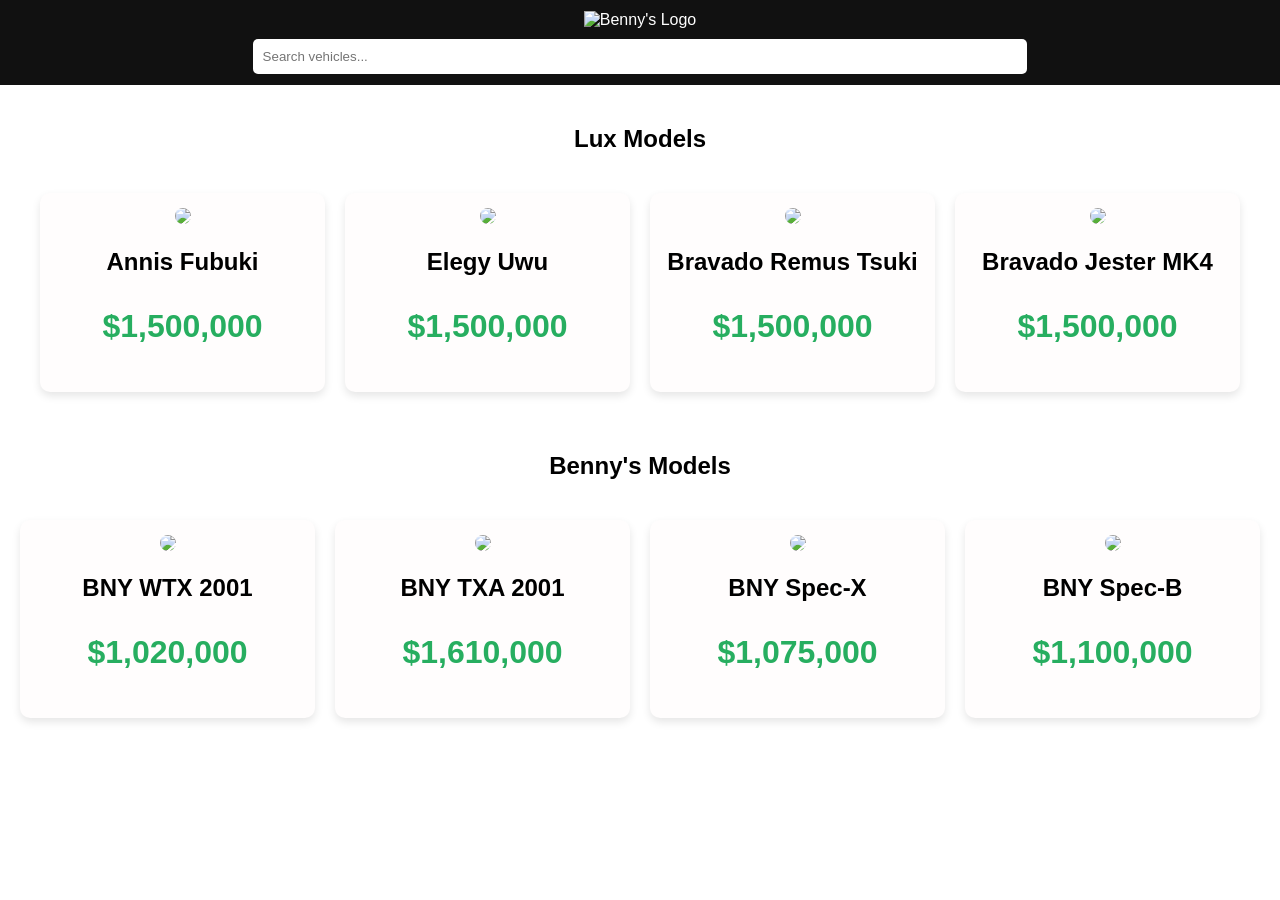
==== index.html @ d35c5c20 "Add files via upload" ====
<!DOCTYPE html>
<html lang="en">
<head>
  <meta charset="UTF-8">
  <title>Vehicle Catalog</title>
  <link rel="stylesheet" href="styles.css">
</head>
<body>

<header class="navbar">
    <div class="logo-container">
      <img src="https://r2.fivemanage.com/GnY0skMgFle2bnAvoRwwL/Luxbybennyslogo.png" alt="Benny's Logo" class="logo">
    </div>
  <input type="text" id="searchBar" placeholder="Search vehicles...">
</header>

<main>
    <h2>Lux Models</h2>
  <div class="vehicle-container" id="vehicleContainer">
    
    <div class="vehicle-card" data-name="Annis Fubuki">
      <img src="https://r2.fivemanage.com/GnY0skMgFle2bnAvoRwwL/AnnisFubuki.png">
      <h2>Annis Fubuki</h2>
      <p class="price">$1,500,000</p>
    </div>

    <div class="vehicle-card" data-name="Elegy Uwu">
      <img src="https://r2.fivemanage.com/GnY0skMgFle2bnAvoRwwL/elegyuwu.png">
      <h2>Elegy Uwu</h2>
      <p class="price">$1,500,000</p>
    </div>

    <div class="vehicle-card" data-name="Bravado Remus Tsuki">
      <img src="https://r2.fivemanage.com/GnY0skMgFle2bnAvoRwwL/BravadoRemusTsuki.png">
      <h2>Bravado Remus Tsuki</h2>
      <p class="price">$1,500,000</p>
    </div>

    <div class="vehicle-card" data-name="Bravado Jester MK4">
      <img src="https://r2.fivemanage.com/GnY0skMgFle2bnAvoRwwL/BravadoJesterMK4.png">
      <h2>Bravado Jester MK4</h2>
      <p class="price">$1,500,000</p>
    </div>
</div>
</main>

<section class="section-title">
    <h2>Benny's Models</h2>
    <div class="vehicle-container" id="vehicleContainer">

    <div class="vehicle-card" data-name="BNY WTX 2001">
      <img src="https://r2.fivemanage.com/GnY0skMgFle2bnAvoRwwL/BNYWTX2001.png">
      <h2>BNY WTX 2001</h2>
      <p class="price">$1,020,000</p>
    </div>

    <div class="vehicle-card" data-name="BNY TXA 2001">
      <img src="https://r2.fivemanage.com/GnY0skMgFle2bnAvoRwwL/BNYTXA2001.png">
      <h2>BNY TXA 2001</h2>
      <p class="price">$1,610,000</p>
    </div>

    <div class="vehicle-card" data-name="BNY Spec-X">
      <img src="https://r2.fivemanage.com/GnY0skMgFle2bnAvoRwwL/BNYSpec-X.png">
      <h2>BNY Spec-X</h2>
      <p class="price">$1,075,000</p>
    </div>

    <div class="vehicle-card" data-name="BNY Spec-B">
      <img src="https://r2.fivemanage.com/GnY0skMgFle2bnAvoRwwL/BNYSpec-B.png">
      <h2>BNY Spec-B</h2>
      <p class="price">$1,100,000</p>
    </div>
</section>

<!-- Promo Popup -->
<div id="promoPopup" class="popup">
  <div class="popup-content">
    <span class="close-btn">&times;</span>
    <h2>🔥 Special Offer</h2>
    <p>Get 20% off all vehicles upgrades when you purchase today!</p>
    <button>Close</button>
  </div>
</div>

<script src="script.js"></script>
</body>
</html>
---- styles.css ----
body {
  font-family: 'Playfair Display', sans-serif;
  margin: 0;
  background-image: url('https://r2.fivemanage.com/GnY0skMgFle2bnAvoRwwL/LXBbackground.jpg');
  background-size: cover;
  background-position: center;
  background-repeat: no-repeat;
}

.logo-container {
    justify-self: center;
}

.logo {
    width: 400px;
    height: auto;
}

header {
  background: #111;
  color: white;
  padding: 11px;
  text-align: center;
  display: space-between;
  justify-content: center;
  align-items: center;
}

main {
  padding: 20px;
  text-align: center;
}

.price {
  font-family: 'Poppins', sans-serif;
  font-size: 2rem;
  font-weight: 600;
  color: #27ae60; /* green = money vibe */
}

#searchBar {
  margin-top: 10px;
  padding: 10px;
  width: 60%;
  border-radius: 5px;
  border: none;
}

.vehicle-container {
  display: grid;
  grid-template-columns: repeat(auto-fit, minmax(250px, 1fr));
  gap: 20px;
  padding: 20px;
}

.vehicle-card {
  background: rgb(255, 253, 253);
  border-radius: 10px;
  padding: 15px;
  box-shadow: 0 4px 8px rgba(0,0,0,0.1);
  transition: 0.3s;
}

.vehicle-card:hover {
  transform: scale(1.05);
}

.vehicle-card img {
  width: 100%;
  border-radius: 10px;
}

.section-title {
  text-align: center;
}

.popup {
  display: none; /* hidden by default */
  position: fixed;
  top: 0;
  left: 0;
  width: 100%;
  height: 100%;
  background: rgba(0,0,0,0.7);
  justify-content: center;
  align-items: center;
  z-index: 1000;
}

.popup-content {
  background-image: url('https://r2.fivemanage.com/GnY0skMgFle2bnAvoRwwL/LXBbackground.jpg');
  background-size: cover;
  padding: 30px;
  border-radius: 12px;
  text-align: center;
  width: 500px;
  position: relative;
}

.popup-content h2 {
  margin-bottom: 10px;
}

.popup-content button {
  margin-top: 15px;
  padding: 10px 20px;
  background: #e74c3c;
  border: none;
  color: white;
  border-radius: 6px;
  cursor: pointer;
}

.popup-content button:hover {
  background: #c0392b;
}

/* Close button */
.close-btn {
  position: absolute;
  top: 10px;
  right: 15px;
  font-size: 20px;
  cursor: pointer;
}
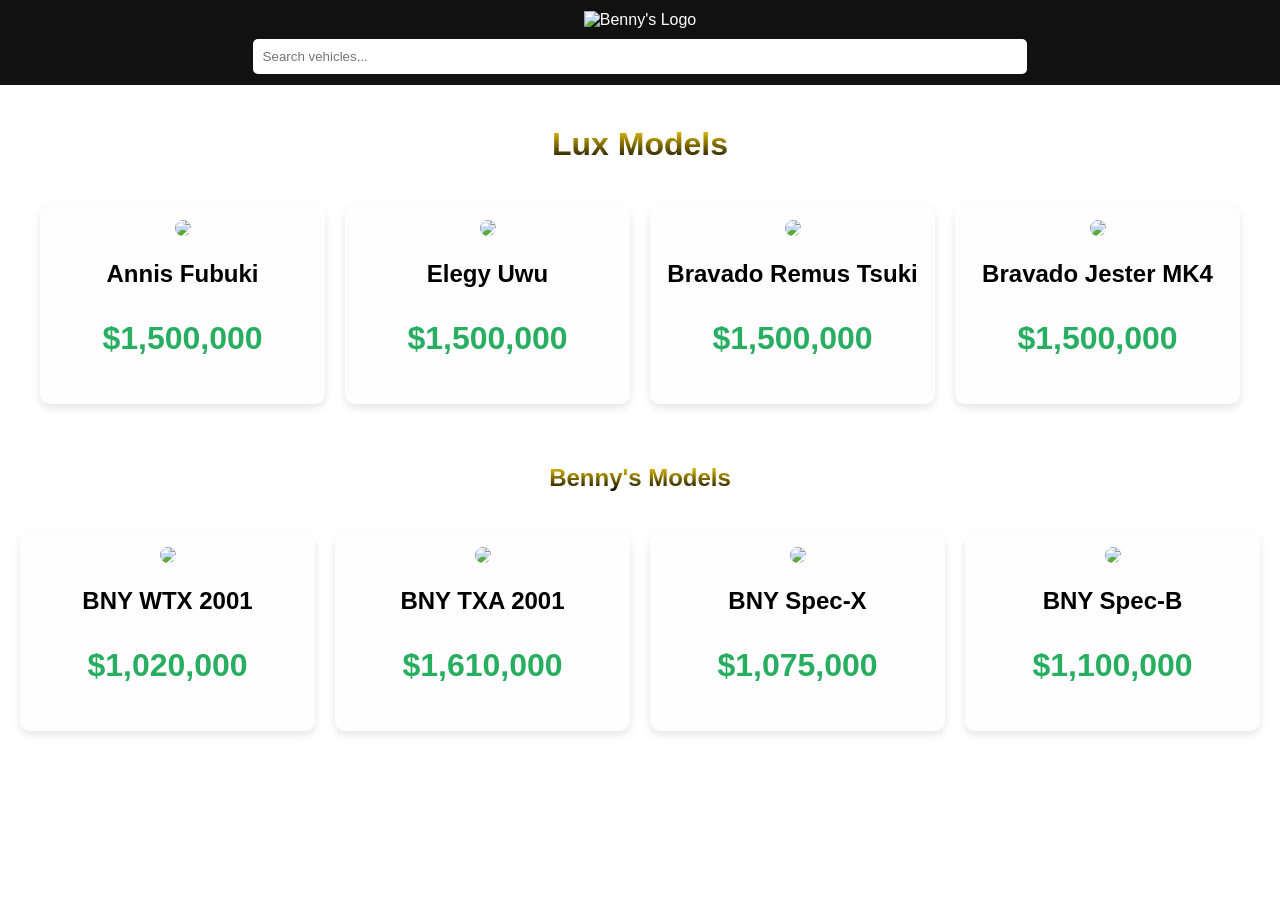
==== commit e5be6cb5: "Update index.html" ====
--- a/index.html
+++ b/index.html
@@ -15,7 +15,7 @@
 </header>
 
 <main>
-    <h2>Lux Models</h2>
+    <h1>Lux Models</h1>
   <div class="vehicle-container" id="vehicleContainer">
     
     <div class="vehicle-card" data-name="Annis Fubuki">
@@ -45,7 +45,7 @@
 </main>
 
 <section class="section-title">
-    <h2>Benny's Models</h2>
+    <h1>Benny's Models</h1>
     <div class="vehicle-container" id="vehicleContainer">
 
     <div class="vehicle-card" data-name="BNY WTX 2001">
@@ -85,4 +85,4 @@
 
 <script src="script.js"></script>
 </body>
-</html>+</html>
--- a/styles.css
+++ b/styles.css
@@ -5,6 +5,14 @@
   background-size: cover;
   background-position: center;
   background-repeat: no-repeat;
+}
+
+h1 {
+  background: linear-gradient(gold, black);
+  color: transparent;
+  -webkit-background-clip: text;
+  background-clip: text;
+
 }
 
 .logo-container {
@@ -122,4 +130,4 @@
   right: 15px;
   font-size: 20px;
   cursor: pointer;
-}+}
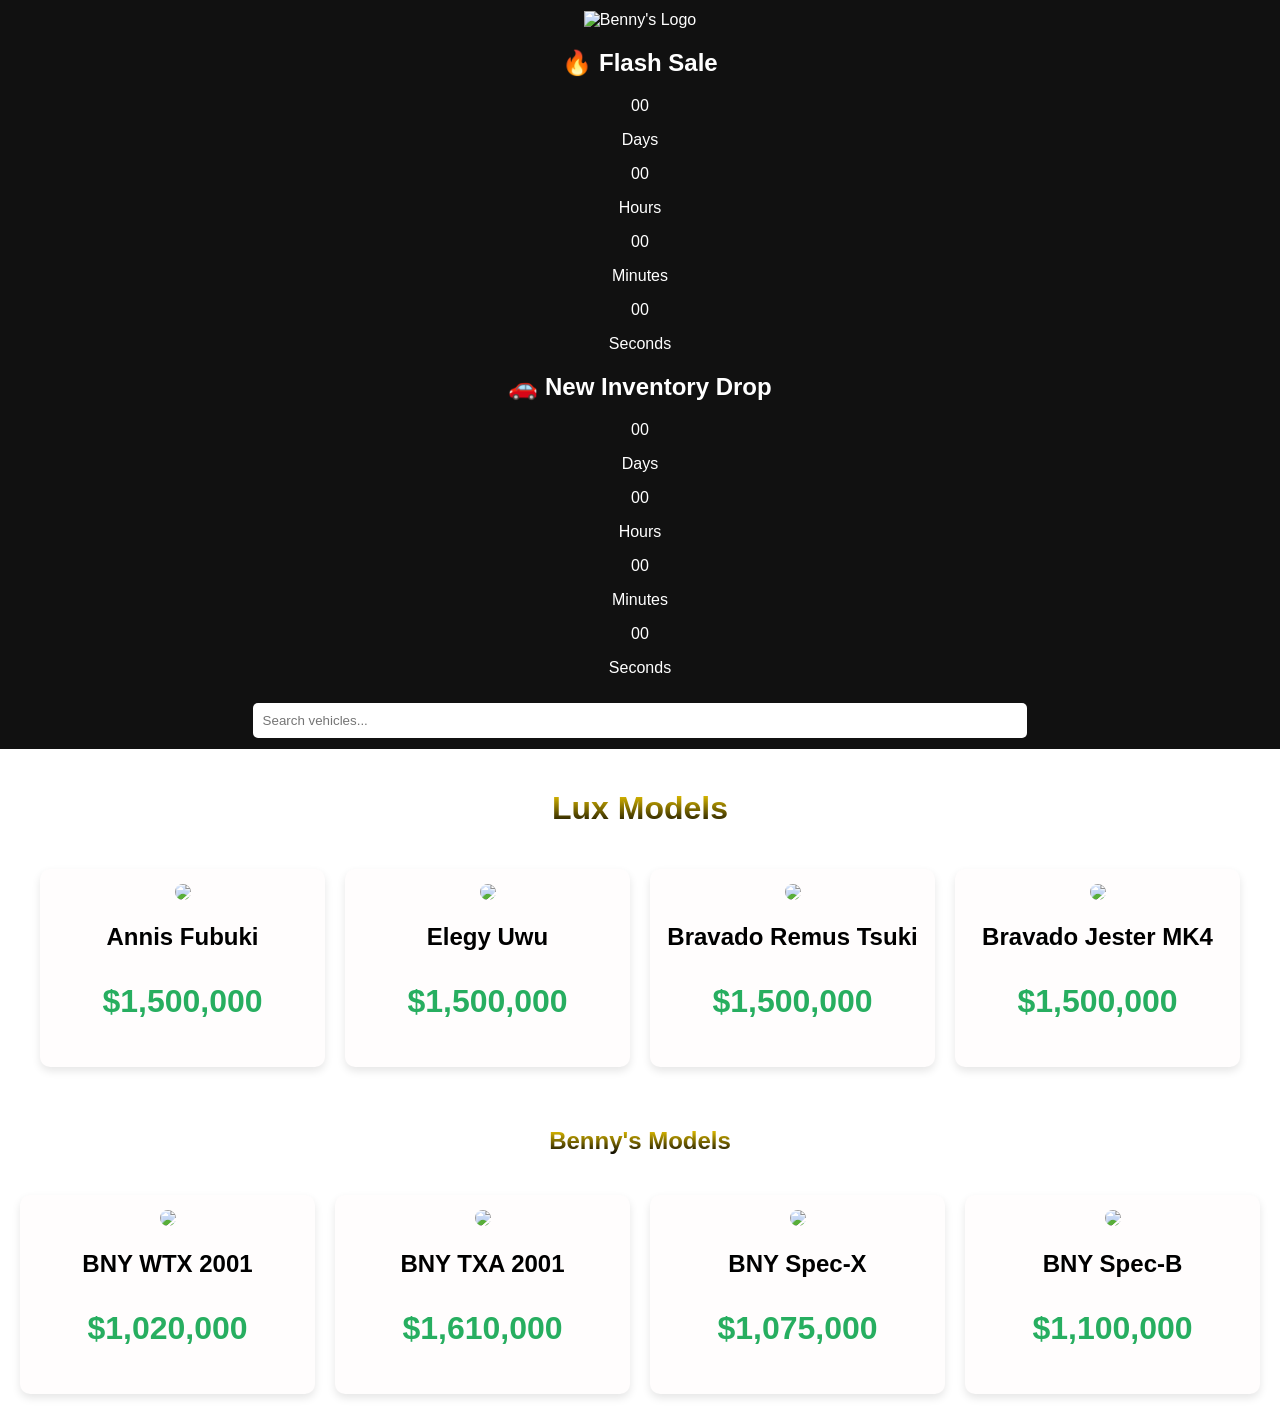
==== commit fcf22a52: "Update index.html" ====
--- a/index.html
+++ b/index.html
@@ -11,11 +11,83 @@
     <div class="logo-container">
       <img src="https://r2.fivemanage.com/GnY0skMgFle2bnAvoRwwL/Luxbybennyslogo.png" alt="Benny's Logo" class="logo">
     </div>
+    <!-- TWO TIMER SECTION -->
+<section class="timer-section">
+
+    <!-- TIMER 1 -->
+    <div class="timer-card">
+
+        <h2 class="timer-title">
+            🔥 Flash Sale
+        </h2>
+
+        <div class="timer">
+
+            <div class="time-box">
+                <span id="days1">00</span>
+                <p>Days</p>
+            </div>
+
+            <div class="time-box">
+                <span id="hours1">00</span>
+                <p>Hours</p>
+            </div>
+
+            <div class="time-box">
+                <span id="minutes1">00</span>
+                <p>Minutes</p>
+            </div>
+
+            <div class="time-box">
+                <span id="seconds1">00</span>
+                <p>Seconds</p>
+            </div>
+
+        </div>
+
+    </div>
+
+    <!-- TIMER 2 -->
+    <div class="timer-card">
+
+        <h2 class="timer-title">
+            🚗 New Inventory Drop
+        </h2>
+
+        <div class="timer">
+
+            <div class="time-box">
+                <span id="days2">00</span>
+                <p>Days</p>
+            </div>
+
+            <div class="time-box">
+                <span id="hours2">00</span>
+                <p>Hours</p>
+            </div>
+
+            <div class="time-box">
+                <span id="minutes2">00</span>
+                <p>Minutes</p>
+            </div>
+
+            <div class="time-box">
+                <span id="seconds2">00</span>
+                <p>Seconds</p>
+            </div>
+
+        </div>
+
+    </div>
+
+</section>
   <input type="text" id="searchBar" placeholder="Search vehicles...">
 </header>
 
 <main>
-    <h1>Lux Models</h1>
+  <div class="text-box">  
+  <h1 class="text">Lux Models</h1>
+  </div>
   <div class="vehicle-container" id="vehicleContainer">
     
     <div class="vehicle-card" data-name="Annis Fubuki">
@@ -45,7 +117,10 @@
 </main>
 
 <section class="section-title">
-    <h1>Benny's Models</h1>
+
+   <div class="text-box"> 
+  <h1 class="text">Benny's Models</h1>
+  </div>
     <div class="vehicle-container" id="vehicleContainer">
 
     <div class="vehicle-card" data-name="BNY WTX 2001">
@@ -83,6 +158,9 @@
   </div>
 </div>
 
+<!-- TWO TIMER GROUPS -->
+
+</div>
 <script src="script.js"></script>
 </body>
 </html>
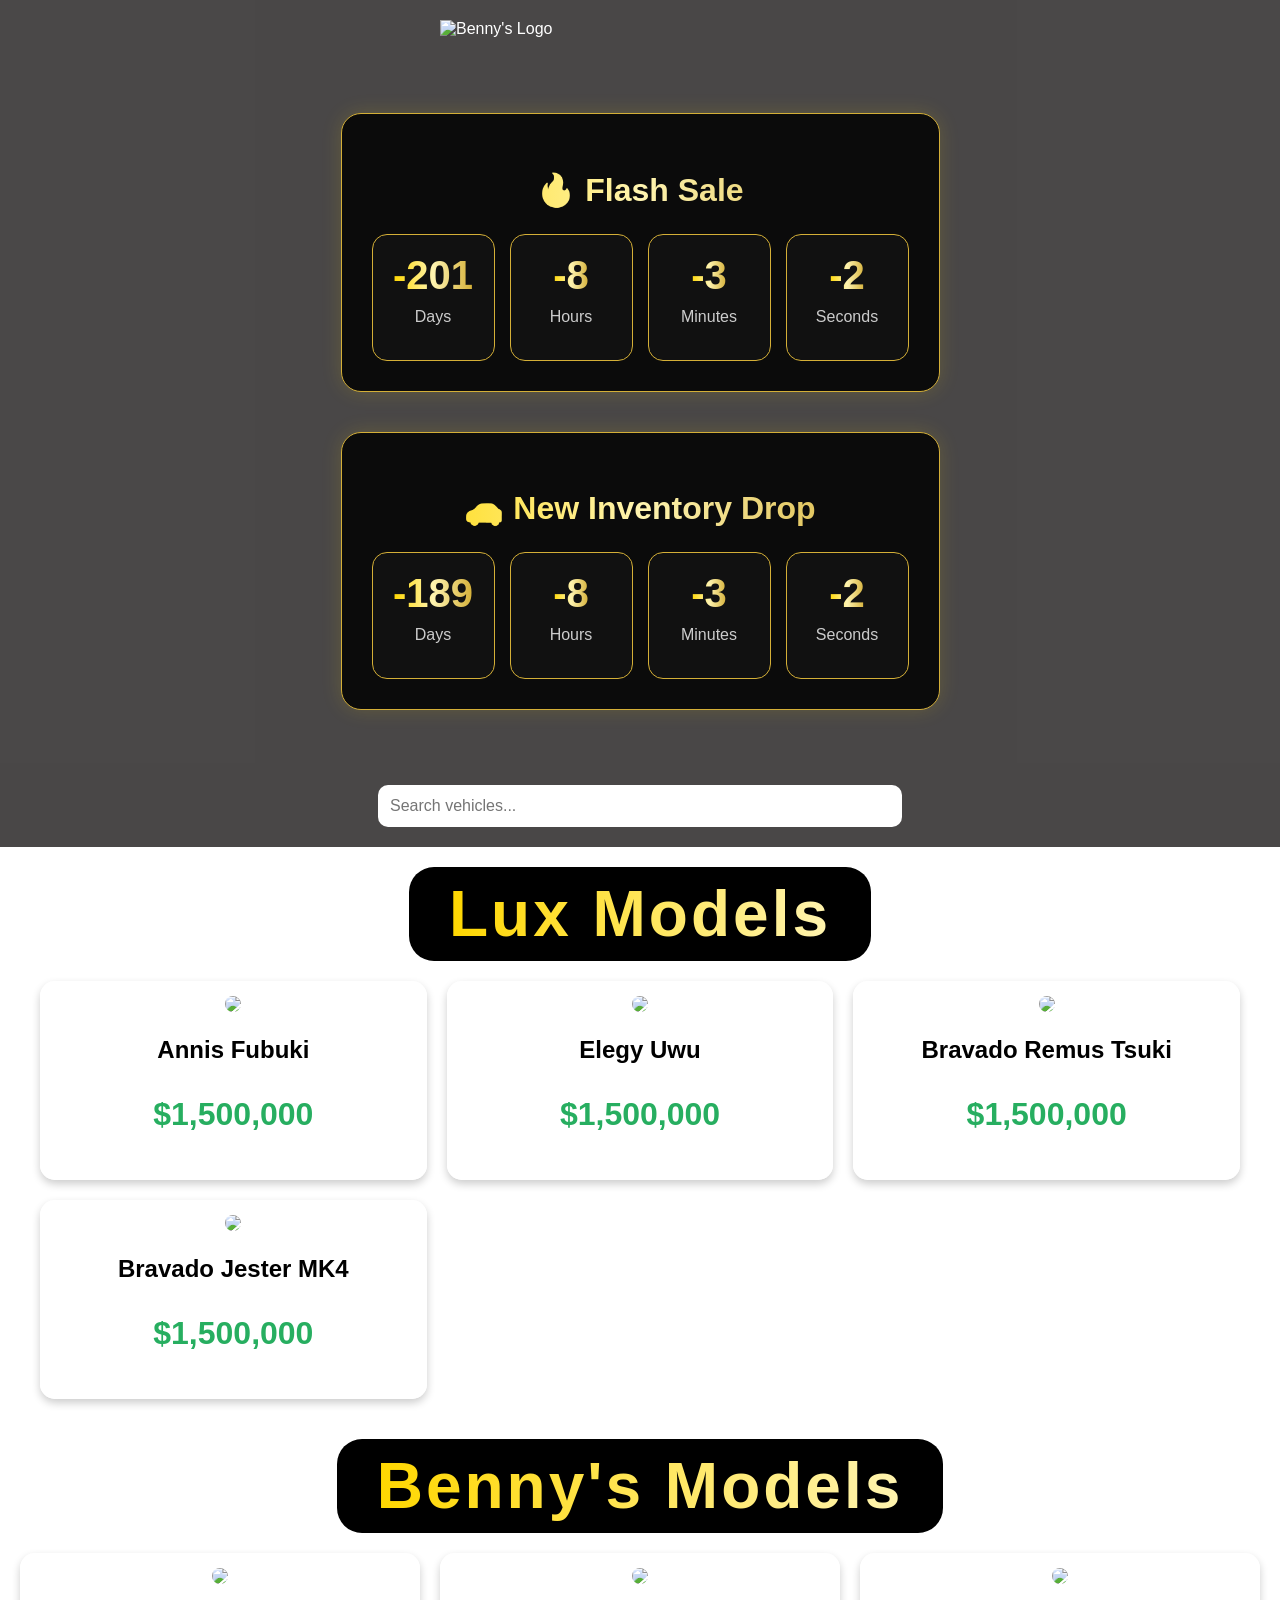
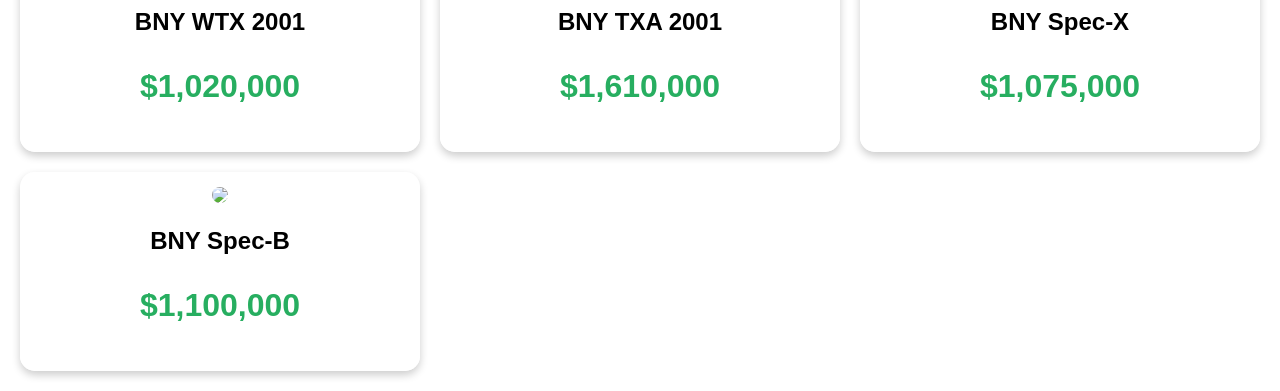
==== commit 48573b3d: "Update index.html" ====
--- a/index.html
+++ b/index.html
@@ -11,10 +11,10 @@
     <div class="logo-container">
       <img src="https://r2.fivemanage.com/GnY0skMgFle2bnAvoRwwL/Luxbybennyslogo.png" alt="Benny's Logo" class="logo">
     </div>
-    <!-- TWO TIMER SECTION -->
+    
 <section class="timer-section">
 
-    <!-- TIMER 1 -->
+    
     <div class="timer-card">
 
         <h2 class="timer-title">
@@ -47,7 +47,7 @@
 
     </div>
 
-    <!-- TIMER 2 -->
+    
     <div class="timer-card">
 
         <h2 class="timer-title">
--- a/styles.css
+++ b/styles.css
@@ -5,104 +5,369 @@
   background-size: cover;
   background-position: center;
   background-repeat: no-repeat;
-}
-
-h1 {
-  background: linear-gradient(gold, black);
-  color: transparent;
-  -webkit-background-clip: text;
-  background-clip: text;
-
+  background-attachment: fixed;
+
+  color: white;
+}
+
+
+.text-box {
+
+    display: inline-block;
+
+    background: black;
+
+    padding: 10px 40px;
+
+    border-radius: 25px;
+
+    background-size: 200% 200%;
+
+    animation: gradientMove 5s ease infinite;
+}
+
+@keyframes gradientMove {
+
+    0% {
+        background-position: 0% 50%;
+    }
+
+    50% {
+        background-position: 100% 50%;
+    }
+
+    100% {
+        background-position: 0% 50%;
+    }
+}
+
+.text {
+
+    margin: 0;
+
+    font-size: 4rem;
+    font-weight: bold;
+
+    background: linear-gradient(
+        90deg,
+        #ffd700,
+        #fff4b0,
+        #d4af37,
+        #8b7500
+    );
+
+    background-size: 300% 300%;
+
+    background-clip: text;
+    -webkit-background-clip: text;
+
+    -webkit-text-fill-color: transparent;
+
+    letter-spacing: 3px;
+
+    animation: gradientMove 5s ease infinite;
 }
 
 .logo-container {
-    justify-self: center;
+
+    display: flex;
+
+    justify-content: center;
+
+    width: 100%;
 }
 
 .logo {
+
     width: 400px;
+
+    max-width: 90%;
+
     height: auto;
 }
 
+/* CONTAINER */
+.timer-section{
+
+    display:flex;
+
+    justify-content:center;
+
+    gap:40px;
+
+    flex-wrap:wrap;
+
+    padding:50px 20px;
+}
+
+/* =========================
+   TIMER CARD
+========================= */
+
+.timer-card{
+
+    background:rgba(0,0,0,0.85);
+
+    border:1px solid #d4af37;
+
+    border-radius:20px;
+
+    padding:30px;
+
+    text-align:center;
+
+    box-shadow:
+        0 0 20px rgba(255,215,0,0.15);
+
+    transition:0.3s ease;
+}
+
+.timer-card:hover{
+
+    transform:translateY(-8px);
+
+    box-shadow:
+        0 0 30px rgba(255,215,0,0.4);
+}
+
+/* =========================
+   TITLE
+========================= */
+
+.timer-title{
+
+    margin-bottom:25px;
+
+    font-size:2rem;
+
+    background:linear-gradient(
+        90deg,
+        #ffd700,
+        #fff4b0,
+        #d4af37
+    );
+
+    background-clip:text;
+    -webkit-background-clip:text;
+
+    -webkit-text-fill-color:transparent;
+}
+
+/* =========================
+   TIMER LAYOUT
+========================= */
+
+.timer{
+
+    display:flex;
+
+    gap:15px;
+
+    justify-content:center;
+
+    flex-wrap:wrap;
+}
+
+/* =========================
+   TIME BOX
+========================= */
+
+.time-box{
+
+    background:#111;
+
+    padding:18px;
+
+    border-radius:15px;
+
+    min-width:85px;
+
+    border:1px solid #d4af37;
+
+    transition:0.3s ease;
+}
+
+.time-box:hover{
+
+    transform:scale(1.08);
+
+    box-shadow:
+        0 0 20px rgba(255,215,0,0.5);
+}
+
+/* =========================
+   NUMBERS
+========================= */
+
+.time-box span{
+
+    font-size:2.5rem;
+
+    font-weight:bold;
+
+    background:linear-gradient(
+        90deg,
+        #ffd700,
+        #fff4b0,
+        #d4af37
+    );
+
+    background-clip:text;
+    -webkit-background-clip:text;
+
+    -webkit-text-fill-color:transparent;
+}
+
+/* =========================
+   LABELS
+========================= */
+
+.time-box p{
+
+    margin-top:10px;
+
+    color:#ccc;
+}
+
 header {
-  background: #111;
-  color: white;
-  padding: 11px;
-  text-align: center;
-  display: space-between;
-  justify-content: center;
-  align-items: center;
+
+    background: rgba(54, 52, 52, 0.9);
+
+    color: white;
+
+    padding: 20px;
+
+    display: flex;
+
+    flex-direction: column;
+
+    align-items: center;
+
+    justify-content: center;
+
+    gap: 25px;
 }
 
 main {
-  padding: 20px;
-  text-align: center;
+    padding: 20px;
+    text-align: center;
 }
 
 .price {
-  font-family: 'Poppins', sans-serif;
-  font-size: 2rem;
-  font-weight: 600;
-  color: #27ae60; /* green = money vibe */
+
+    font-family: 'Poppins', sans-serif;
+
+    font-size: 2rem;
+
+    font-weight: 600;
+
+    color: #27ae60;
 }
 
 #searchBar {
-  margin-top: 10px;
-  padding: 10px;
-  width: 60%;
-  border-radius: 5px;
-  border: none;
+
+    width: 60%;
+
+    max-width: 500px;
+
+    padding: 12px;
+
+    border-radius: 10px;
+
+    border: none;
+
+    outline: none;
+
+    font-size: 1rem;
 }
 
 .vehicle-container {
-  display: grid;
-  grid-template-columns: repeat(auto-fit, minmax(250px, 1fr));
-  gap: 20px;
-  padding: 20px;
+
+    display: grid;
+
+    grid-template-columns:
+    repeat(auto-fit, minmax(300px, 1fr));
+
+    gap: 20px;
+
+    padding: 20px;
 }
 
 .vehicle-card {
-  background: rgb(255, 253, 253);
-  border-radius: 10px;
-  padding: 15px;
-  box-shadow: 0 4px 8px rgba(0,0,0,0.1);
-  transition: 0.3s;
+
+    background: rgba(255,255,255,0.95);
+
+    color: black;
+
+    border-radius: 15px;
+
+    padding: 15px;
+
+    box-shadow:
+        0 4px 8px rgba(0,0,0,0.2);
+
+    transition: 0.3s ease;
 }
 
 .vehicle-card:hover {
-  transform: scale(1.05);
+    transform: scale(1.05);
 }
 
 .vehicle-card img {
-  width: 100%;
-  border-radius: 10px;
+
+    width: 100%;
+
+    border-radius: 10px;
 }
 
 .section-title {
-  text-align: center;
+    text-align: center;
 }
 
 .popup {
-  display: none; /* hidden by default */
-  position: fixed;
-  top: 0;
-  left: 0;
-  width: 100%;
-  height: 100%;
-  background: rgba(0,0,0,0.7);
-  justify-content: center;
-  align-items: center;
-  z-index: 1000;
-}
+
+    display: none;
+
+    position: fixed;
+
+    top: 0;
+    left: 0;
+
+    width: 100%;
+    height: 100%;
+
+    background: rgba(0,0,0,0.7);
+
+    justify-content: center;
+    align-items: center;
+
+    z-index: 1000;
+}
+
 
 .popup-content {
-  background-image: url('https://r2.fivemanage.com/GnY0skMgFle2bnAvoRwwL/LXBbackground.jpg');
-  background-size: cover;
-  padding: 30px;
-  border-radius: 12px;
-  text-align: center;
-  width: 500px;
-  position: relative;
+
+    background-image: url('https://r2.fivemanage.com/GnY0skMgFle2bnAvoRwwL/LXBbackground.jpg');
+
+    background-size: cover;
+    background-position: center;
+
+    padding: 30px;
+
+    border-radius: 20px;
+
+    text-align: center;
+
+    width: 500px;
+
+    max-width: 90%;
+
+    position: relative;
+
+    color: white;
+
+    box-shadow:
+        0 0 30px rgba(255,215,0,0.3);
 }
 
 .popup-content h2 {
@@ -110,24 +375,39 @@
 }
 
 .popup-content button {
-  margin-top: 15px;
-  padding: 10px 20px;
-  background: #e74c3c;
-  border: none;
-  color: white;
-  border-radius: 6px;
-  cursor: pointer;
+
+    margin-top: 15px;
+
+    padding: 10px 20px;
+
+    background: #e74c3c;
+
+    border: none;
+
+    color: white;
+
+    border-radius: 6px;
+
+    cursor: pointer;
+
+    transition: 0.3s ease;
 }
 
 .popup-content button:hover {
-  background: #c0392b;
+    background: #c0392b;
 }
 
 /* Close button */
 .close-btn {
-  position: absolute;
-  top: 10px;
-  right: 15px;
-  font-size: 20px;
-  cursor: pointer;
-}
+
+    position: absolute;
+
+    top: 10px;
+    right: 15px;
+
+    font-size: 20px;
+
+    cursor: pointer;
+
+    color: white;
+}
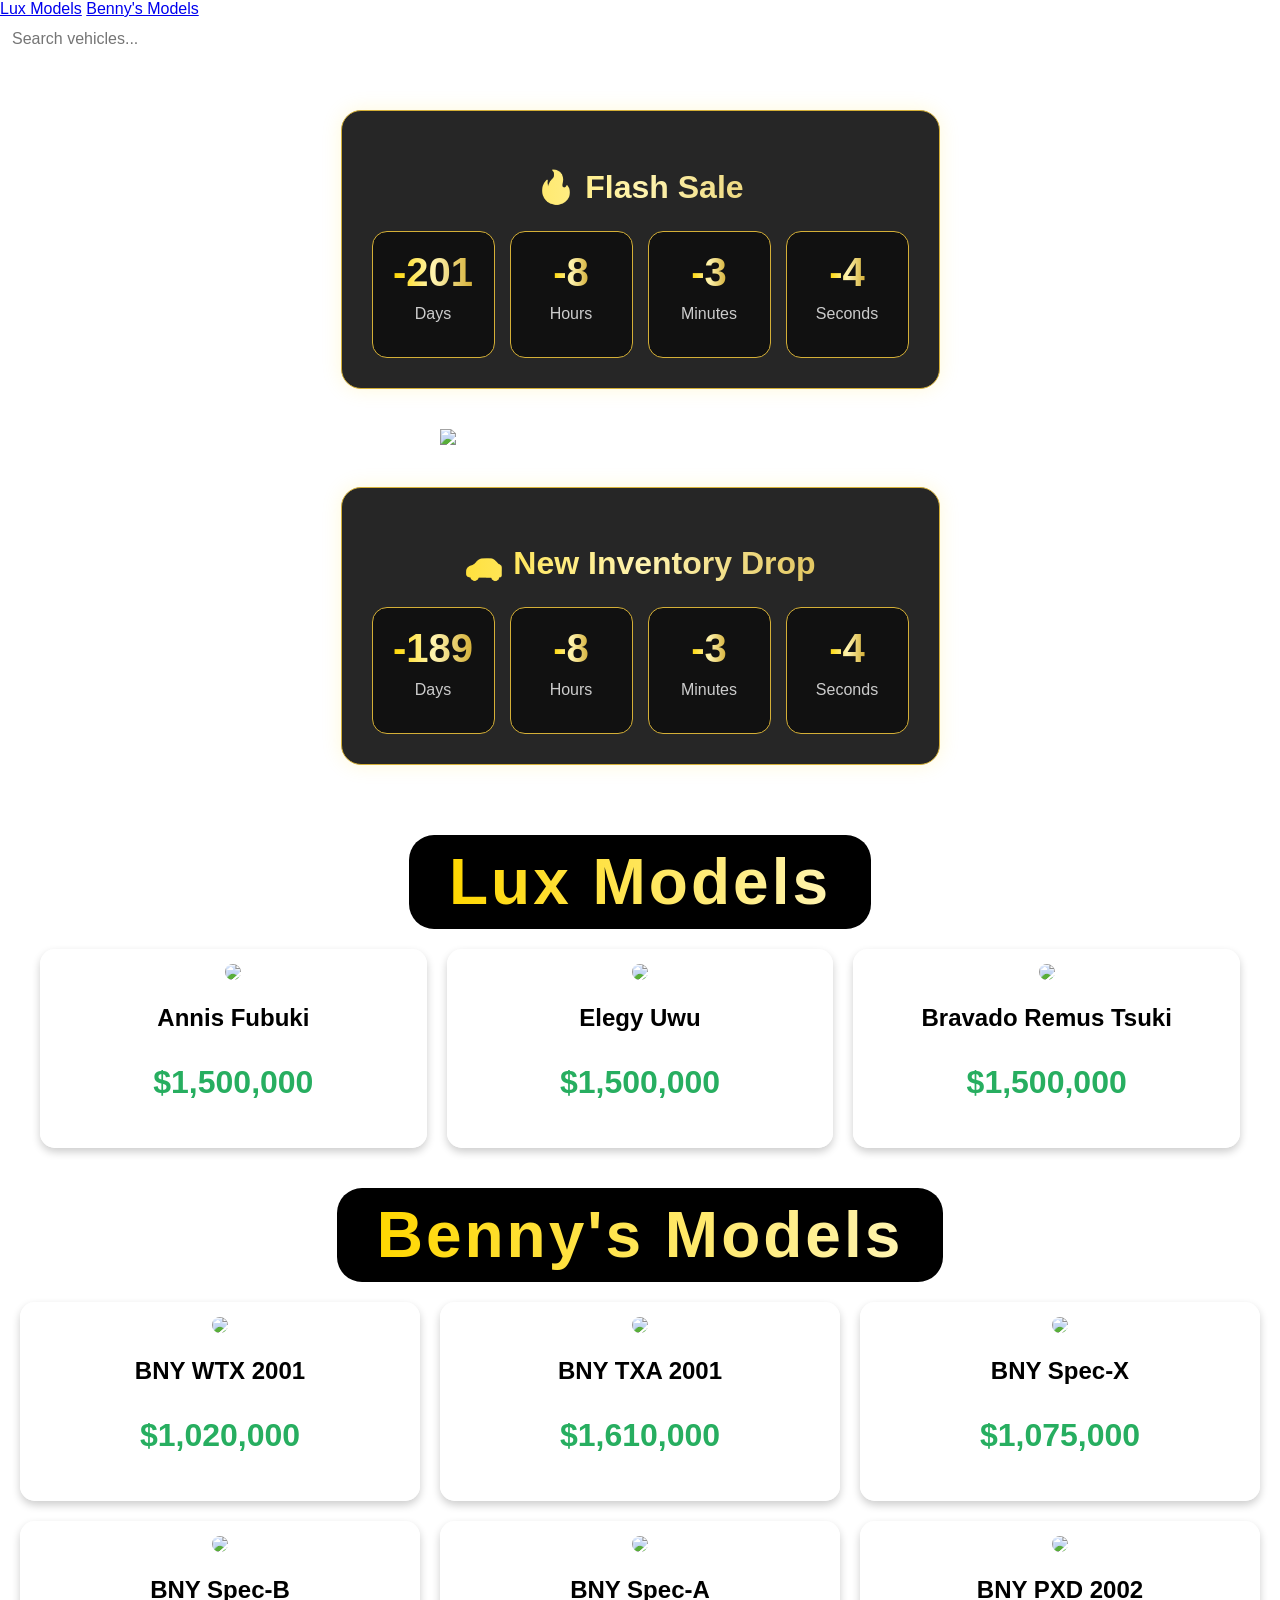
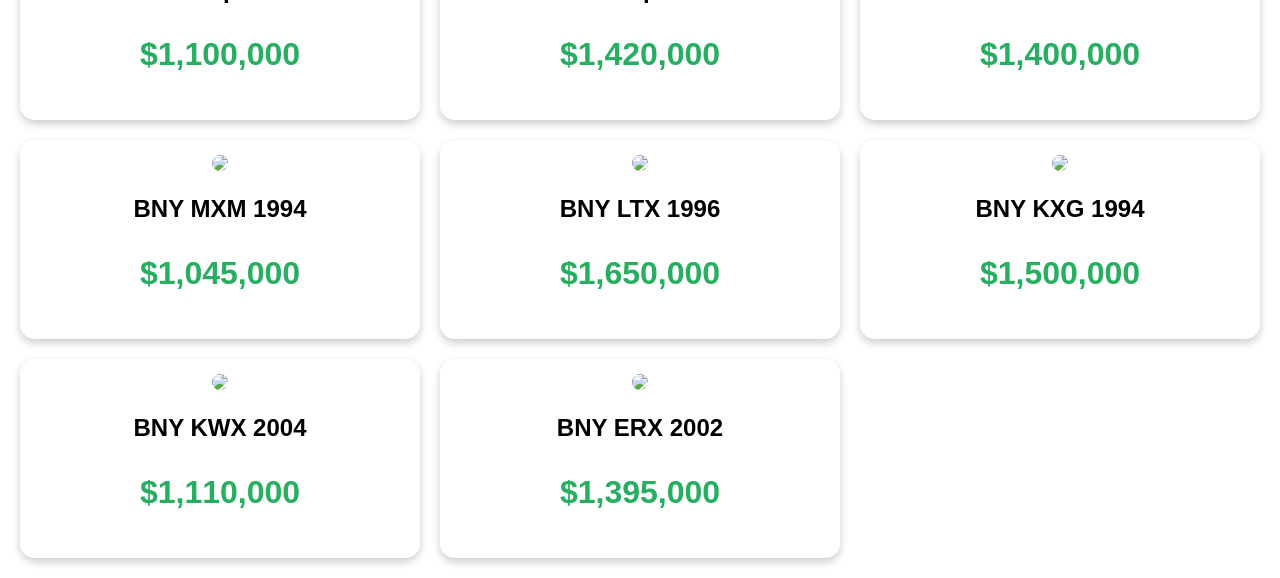
==== commit 2c419b28: "Refactor index.html for better structure and navigation Updated the HTML structure, added viewport m" ====
--- a/index.html
+++ b/index.html
@@ -2,19 +2,33 @@
 <html lang="en">
 <head>
   <meta charset="UTF-8">
+  <meta name="viewport" content="width=device-width, initial-scale=1.0">
   <title>Vehicle Catalog</title>
   <link rel="stylesheet" href="styles.css">
 </head>
 <body>
-
-<header class="navbar">
-    <div class="logo-container">
-      <img src="https://r2.fivemanage.com/GnY0skMgFle2bnAvoRwwL/Luxbybennyslogo.png" alt="Benny's Logo" class="logo">
-    </div>
-    
+  <nav class="navbar">
+    <div class="top-nav">
+    <div class="nav-left">
+      
+      <div class="nav-links">
+        <a href="#lux">Lux Models</a>
+        <a href="#bennys">Benny's Models</a>
+      </div>
+       <div class="search-container">
+
+        <input
+        type="text"
+        placeholder="Search vehicles..."
+        id="searchBar">
+       
+     </div>
+    </div>
+    </div>
+  <!-- TWO TIMER SECTION -->
 <section class="timer-section">
 
-    
+    <!-- TIMER 1 -->
     <div class="timer-card">
 
         <h2 class="timer-title">
@@ -46,8 +60,10 @@
         </div>
 
     </div>
-
-    
+    <div class="logo-container">
+        <img src="https://r2.fivemanage.com/GnY0skMgFle2bnAvoRwwL/Luxbybennyslogo.png" alt="Benny's Logo" class="logo">
+      </div>
+    <!-- TIMER 2 -->
     <div class="timer-card">
 
         <h2 class="timer-title">
@@ -81,8 +97,7 @@
     </div>
 
 </section>
-  <input type="text" id="searchBar" placeholder="Search vehicles...">
-</header>
+  </nav>
 
 <main>
   <div class="text-box">  
@@ -107,12 +122,6 @@
       <h2>Bravado Remus Tsuki</h2>
       <p class="price">$1,500,000</p>
     </div>
-
-    <div class="vehicle-card" data-name="Bravado Jester MK4">
-      <img src="https://r2.fivemanage.com/GnY0skMgFle2bnAvoRwwL/BravadoJesterMK4.png">
-      <h2>Bravado Jester MK4</h2>
-      <p class="price">$1,500,000</p>
-    </div>
 </div>
 </main>
 
@@ -145,6 +154,49 @@
       <img src="https://r2.fivemanage.com/GnY0skMgFle2bnAvoRwwL/BNYSpec-B.png">
       <h2>BNY Spec-B</h2>
       <p class="price">$1,100,000</p>
+    </div>
+
+    <div class="vehicle-card" data-name="BNY Spec-A">
+      <img src="https://r2.fivemanage.com/GnY0skMgFle2bnAvoRwwL/BNYSpec-A.png">
+      <h2>BNY Spec-A</h2>
+      <p class="price">$1,420,000</p>
+    </div>
+
+      
+    <div class="vehicle-card" data-name="BNY PXD 2002">
+      <img src="https://r2.fivemanage.com/GnY0skMgFle2bnAvoRwwL/BNYPXD2002.png">
+      <h2>BNY PXD 2002</h2>
+      <p class="price">$1,400,000</p>
+    </div>
+
+    <div class="vehicle-card" data-name="BNY MXM 1994">
+      <img src="https://r2.fivemanage.com/GnY0skMgFle2bnAvoRwwL/BNYMXM1994.png">
+      <h2>BNY MXM 1994</h2>
+      <p class="price">$1,045,000</p>
+    </div>
+
+    <div class="vehicle-card" data-name="BNY LTX 1996">
+      <img src="https://r2.fivemanage.com/GnY0skMgFle2bnAvoRwwL/BNYLTX1996.png">
+      <h2>BNY LTX 1996</h2>
+      <p class="price">$1,650,000</p>
+    </div>
+
+    <div class="vehicle-card" data-name="BNY KXG 1994">
+      <img src="https://r2.fivemanage.com/GnY0skMgFle2bnAvoRwwL/BNYKXG1994.png">
+      <h2>BNY KXG 1994</h2>
+      <p class="price">$1,500,000</p>
+    </div>
+
+    <div class="vehicle-card" data-name="BNY KWX 2004">
+      <img src="https://r2.fivemanage.com/GnY0skMgFle2bnAvoRwwL/BNYKWX2004.png">
+      <h2>BNY KWX 2004</h2>
+      <p class="price">$1,110,000</p>
+    </div>
+
+    <div class="vehicle-card" data-name="BNY ERX 2002">
+      <img src="https://r2.fivemanage.com/GnY0skMgFle2bnAvoRwwL/BNYERX2002.png">
+      <h2>BNY ERX 2002</h2>
+      <p class="price">$1,395,000</p>
     </div>
 </section>
 
--- a/styles.css
+++ b/styles.css
@@ -86,7 +86,6 @@
     height: auto;
 }
 
-/* CONTAINER */
 .timer-section{
 
     display:flex;
@@ -100,10 +99,6 @@
     padding:50px 20px;
 }
 
-/* =========================
-   TIMER CARD
-========================= */
-
 .timer-card{
 
     background:rgba(0,0,0,0.85);
@@ -129,10 +124,6 @@
     box-shadow:
         0 0 30px rgba(255,215,0,0.4);
 }
-
-/* =========================
-   TITLE
-========================= */
 
 .timer-title{
 
@@ -153,10 +144,6 @@
     -webkit-text-fill-color:transparent;
 }
 
-/* =========================
-   TIMER LAYOUT
-========================= */
-
 .timer{
 
     display:flex;
@@ -168,10 +155,6 @@
     flex-wrap:wrap;
 }
 
-/* =========================
-   TIME BOX
-========================= */
-
 .time-box{
 
     background:#111;
@@ -194,10 +177,6 @@
     box-shadow:
         0 0 20px rgba(255,215,0,0.5);
 }
-
-/* =========================
-   NUMBERS
-========================= */
 
 .time-box span{
 
@@ -218,10 +197,6 @@
     -webkit-text-fill-color:transparent;
 }
 
-/* =========================
-   LABELS
-========================= */
-
 .time-box p{
 
     margin-top:10px;
@@ -397,7 +372,6 @@
     background: #c0392b;
 }
 
-/* Close button */
 .close-btn {
 
     position: absolute;
@@ -411,3 +385,4 @@
 
     color: white;
 }
+
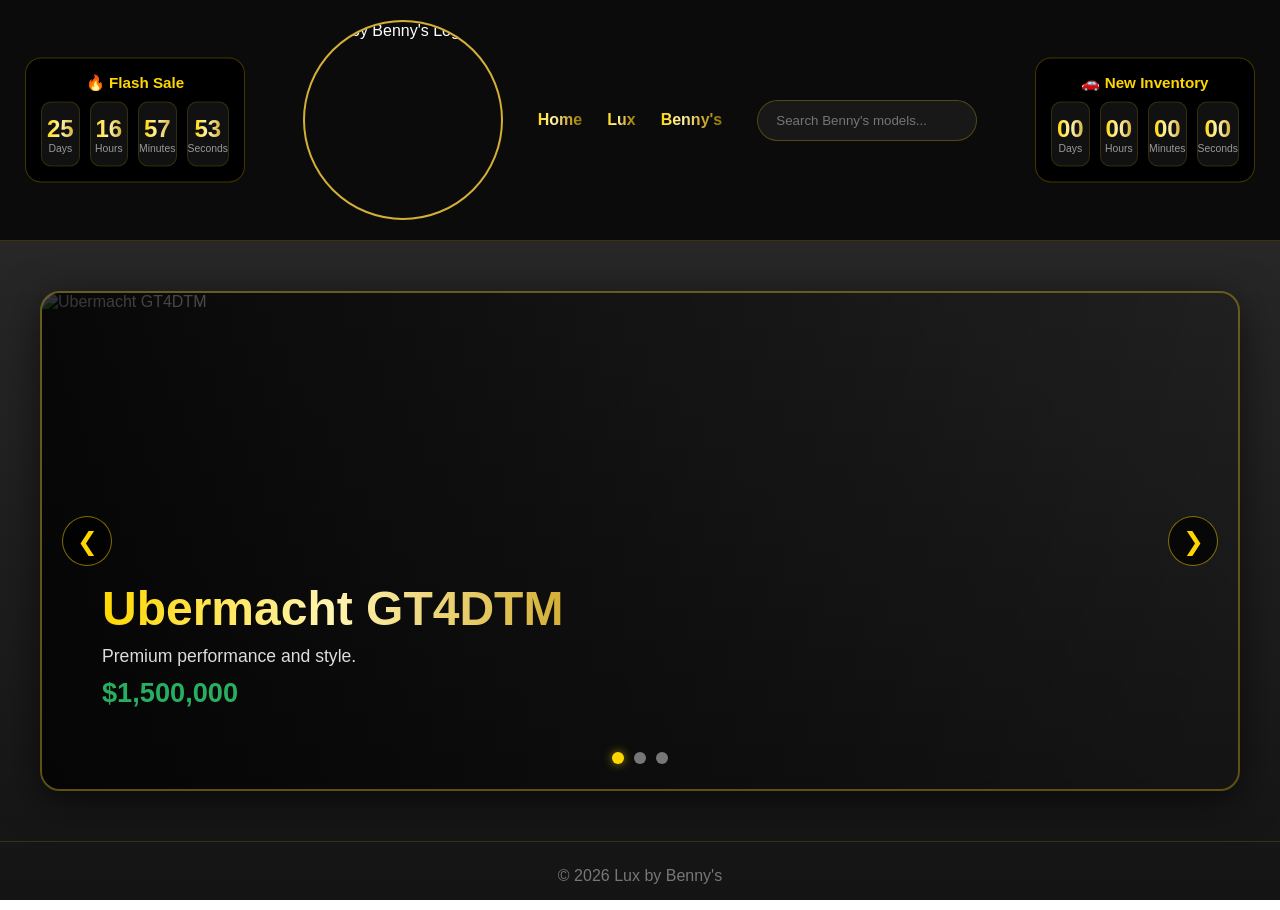
==== commit 77a25fd1: "Add files via upload" ====
--- a/index.html
+++ b/index.html
@@ -1,218 +1,463 @@
 <!DOCTYPE html>
 <html lang="en">
+
 <head>
-  <meta charset="UTF-8">
-  <meta name="viewport" content="width=device-width, initial-scale=1.0">
-  <title>Vehicle Catalog</title>
-  <link rel="stylesheet" href="styles.css">
-</head>
-<body>
-  <nav class="navbar">
-    <div class="top-nav">
-    <div class="nav-left">
-      
-      <div class="nav-links">
-        <a href="#lux">Lux Models</a>
-        <a href="#bennys">Benny's Models</a>
-      </div>
-       <div class="search-container">
-
+ <meta charset="UTF-8">
+
+ <meta name="viewport" content="width=device-width, initial-scale=1.0">
+ <title>Benny's Models | Luxury Motors</title>
+    <link rel="stylesheet" href="bennys2.css">
+ <nav class="navbar">
+   <!-- LEFT TIMER -->
+    <div class="side-timer left-timer">
+
+        <h3>🔥 Flash Sale</h3>
+
+        <div class="timer">
+
+            <div class="time-box">
+                <span id="days">00</span>
+                <small>Days</small>
+            </div>
+
+            <div class="time-box">
+                <span id="hours">00</span>
+                <small>Hours</small>
+            </div>
+            
+            <div class="time-box">
+                <span id="minutes">00</span>
+                <small>Minutes</small>
+        </div>
+
+            <div class="time-box">
+                <span id="seconds">00</span>
+                <small>Seconds</small>
+            </div>
+
+        </div>
+
+    </div>
+    <div class="nav-content">
+
+        <!-- LOGO -->
+        <div class="brand">
+
+            <img
+            src="https://r2.fivemanage.com/GnY0skMgFle2bnAvoRwwL/Luxbybennyslogo.png"
+            alt="Lux by Benny's Logo"
+            class="logo">
+
+            
+
+        </div>
+
+
+        <!-- NAV LINKS -->
+        <div class="nav-links">
+
+            <a href="index.html">
+                Home
+            </a>
+
+            <a href="Lux.html">
+                Lux
+            </a>
+
+            <a href="bennys.html">
+                Benny's
+            </a>
+
+        </div>
+
+
+        <!-- SEARCH BAR -->
         <input
         type="text"
-        placeholder="Search vehicles..."
-        id="searchBar">
-       
-     </div>
+        class="search-bar"
+        id="searchBar"
+        placeholder="Search Benny's models...">
+
     </div>
+  <!-- RIGHT TIMER -->
+    <div class="side-timer right-timer">
+
+        <h3>🚗 New Inventory</h3>
+
+         <div class="timer">
+
+            <div class="time-box">
+                <span id="days">00</span>
+                <small>Days</small>
+            </div>
+
+            <div class="time-box">
+                <span id="hours">00</span>
+                <small>Hours</small>
+            </div>
+            
+            <div class="time-box">
+                <span id="minutes">00</span>
+                <small>Minutes</small>
+            </div>
+
+            <div class="time-box">
+                <span id="seconds">00</span>
+                <small>Seconds</small>
+            </div>
+
+        </div>
+
     </div>
-  <!-- TWO TIMER SECTION -->
-<section class="timer-section">
-
-    <!-- TIMER 1 -->
-    <div class="timer-card">
-
-        <h2 class="timer-title">
-            🔥 Flash Sale
-        </h2>
-
-        <div class="timer">
-
-            <div class="time-box">
-                <span id="days1">00</span>
-                <p>Days</p>
-            </div>
-
-            <div class="time-box">
-                <span id="hours1">00</span>
-                <p>Hours</p>
-            </div>
-
-            <div class="time-box">
-                <span id="minutes1">00</span>
-                <p>Minutes</p>
-            </div>
-
-            <div class="time-box">
-                <span id="seconds1">00</span>
-                <p>Seconds</p>
-            </div>
+
+  
+
+</nav>
+
+
+
+
+<!-- =========================
+     Slideshow
+========================= -->
+
+ <main>
+<!-- =========================
+     VEHICLE SLIDESHOW
+========================= -->
+
+<section class="slideshow-section">
+
+    <div class="slideshow">
+
+        <!-- SLIDE 1 -->
+        <div class="slide active">
+
+            <img
+                src="https://r2.fivemanage.com/GnY0skMgFle2bnAvoRwwL/UbermachtGT4DTM.png"
+                alt="Ubermacht GT4DTM">
+
+            <div class="slide-info">
+
+                <h2>Ubermacht GT4DTM</h2>
+
+                <p>Premium performance and style.</p>
+
+                <span>$1,500,000</span>
+
+            </div>
+
+        </div>
+
+
+        <!-- SLIDE 2 -->
+        <div class="slide">
+
+            <img
+                src="https://r2.fivemanage.com/GnY0skMgFle2bnAvoRwwL/BNYLTX1996.png"
+                alt="Benny's Vehicle">
+
+            <div class="slide-info">
+
+                <h2>BNY LTX 1996</h2>
+
+                <p>Built for performance</p>
+
+                <span>$1,650,000</span>
+
+            </div>
+
+        </div>
+
+
+        <!-- SLIDE 3 -->
+        <div class="slide">
+
+            <img
+                src="https://r2.fivemanage.com/GnY0skMgFle2bnAvoRwwL/BNYKXG1994.png"
+                alt="Benny's Vehicle">
+
+            <div class="slide-info">
+
+                <h2>BNY KXG 1994</h2>
+
+                <p>Designed for speed</p>
+
+                <span>$1,500,000</span>
+
+            </div>
+
+        </div>
+
+
+        <!-- PREVIOUS BUTTON -->
+
+        <button
+            class="slide-btn prev"
+            onclick="changeSlide(-1)">
+            ❮
+        </button>
+
+
+        <!-- NEXT BUTTON -->
+
+        <button
+            class="slide-btn next"
+            onclick="changeSlide(1)">
+            ❯
+        </button>
+
+
+        <!-- DOTS -->
+
+        <div class="slide-dots">
+
+            <span
+                class="dot active"
+                onclick="currentSlide(1)">
+            </span>
+
+            <span
+                class="dot"
+                onclick="currentSlide(2)">
+            </span>
+
+            <span
+                class="dot"
+                onclick="currentSlide(3)">
+            </span>
 
         </div>
 
     </div>
-    <div class="logo-container">
-        <img src="https://r2.fivemanage.com/GnY0skMgFle2bnAvoRwwL/Luxbybennyslogo.png" alt="Benny's Logo" class="logo">
-      </div>
-    <!-- TIMER 2 -->
-    <div class="timer-card">
-
-        <h2 class="timer-title">
-            🚗 New Inventory Drop
-        </h2>
-
-        <div class="timer">
-
-            <div class="time-box">
-                <span id="days2">00</span>
-                <p>Days</p>
-            </div>
-
-            <div class="time-box">
-                <span id="hours2">00</span>
-                <p>Hours</p>
-            </div>
-
-            <div class="time-box">
-                <span id="minutes2">00</span>
-                <p>Minutes</p>
-            </div>
-
-            <div class="time-box">
-                <span id="seconds2">00</span>
-                <p>Seconds</p>
-            </div>
-
-        </div>
-
-    </div>
 
 </section>
-  </nav>
-
-<main>
-  <div class="text-box">  
-  <h1 class="text">Lux Models</h1>
-  </div>
-  <div class="vehicle-container" id="vehicleContainer">
-    
-    <div class="vehicle-card" data-name="Annis Fubuki">
-      <img src="https://r2.fivemanage.com/GnY0skMgFle2bnAvoRwwL/AnnisFubuki.png">
-      <h2>Annis Fubuki</h2>
-      <p class="price">$1,500,000</p>
-    </div>
-
-    <div class="vehicle-card" data-name="Elegy Uwu">
-      <img src="https://r2.fivemanage.com/GnY0skMgFle2bnAvoRwwL/elegyuwu.png">
-      <h2>Elegy Uwu</h2>
-      <p class="price">$1,500,000</p>
-    </div>
-
-    <div class="vehicle-card" data-name="Bravado Remus Tsuki">
-      <img src="https://r2.fivemanage.com/GnY0skMgFle2bnAvoRwwL/BravadoRemusTsuki.png">
-      <h2>Bravado Remus Tsuki</h2>
-      <p class="price">$1,500,000</p>
-    </div>
-</div>
-</main>
-
-<section class="section-title">
-
-   <div class="text-box"> 
-  <h1 class="text">Benny's Models</h1>
-  </div>
-    <div class="vehicle-container" id="vehicleContainer">
-
-    <div class="vehicle-card" data-name="BNY WTX 2001">
-      <img src="https://r2.fivemanage.com/GnY0skMgFle2bnAvoRwwL/BNYWTX2001.png">
-      <h2>BNY WTX 2001</h2>
-      <p class="price">$1,020,000</p>
-    </div>
-
-    <div class="vehicle-card" data-name="BNY TXA 2001">
-      <img src="https://r2.fivemanage.com/GnY0skMgFle2bnAvoRwwL/BNYTXA2001.png">
-      <h2>BNY TXA 2001</h2>
-      <p class="price">$1,610,000</p>
-    </div>
-
-    <div class="vehicle-card" data-name="BNY Spec-X">
-      <img src="https://r2.fivemanage.com/GnY0skMgFle2bnAvoRwwL/BNYSpec-X.png">
-      <h2>BNY Spec-X</h2>
-      <p class="price">$1,075,000</p>
-    </div>
-
-    <div class="vehicle-card" data-name="BNY Spec-B">
-      <img src="https://r2.fivemanage.com/GnY0skMgFle2bnAvoRwwL/BNYSpec-B.png">
-      <h2>BNY Spec-B</h2>
-      <p class="price">$1,100,000</p>
-    </div>
-
-    <div class="vehicle-card" data-name="BNY Spec-A">
-      <img src="https://r2.fivemanage.com/GnY0skMgFle2bnAvoRwwL/BNYSpec-A.png">
-      <h2>BNY Spec-A</h2>
-      <p class="price">$1,420,000</p>
-    </div>
-
-      
-    <div class="vehicle-card" data-name="BNY PXD 2002">
-      <img src="https://r2.fivemanage.com/GnY0skMgFle2bnAvoRwwL/BNYPXD2002.png">
-      <h2>BNY PXD 2002</h2>
-      <p class="price">$1,400,000</p>
-    </div>
-
-    <div class="vehicle-card" data-name="BNY MXM 1994">
-      <img src="https://r2.fivemanage.com/GnY0skMgFle2bnAvoRwwL/BNYMXM1994.png">
-      <h2>BNY MXM 1994</h2>
-      <p class="price">$1,045,000</p>
-    </div>
-
-    <div class="vehicle-card" data-name="BNY LTX 1996">
-      <img src="https://r2.fivemanage.com/GnY0skMgFle2bnAvoRwwL/BNYLTX1996.png">
-      <h2>BNY LTX 1996</h2>
-      <p class="price">$1,650,000</p>
-    </div>
-
-    <div class="vehicle-card" data-name="BNY KXG 1994">
-      <img src="https://r2.fivemanage.com/GnY0skMgFle2bnAvoRwwL/BNYKXG1994.png">
-      <h2>BNY KXG 1994</h2>
-      <p class="price">$1,500,000</p>
-    </div>
-
-    <div class="vehicle-card" data-name="BNY KWX 2004">
-      <img src="https://r2.fivemanage.com/GnY0skMgFle2bnAvoRwwL/BNYKWX2004.png">
-      <h2>BNY KWX 2004</h2>
-      <p class="price">$1,110,000</p>
-    </div>
-
-    <div class="vehicle-card" data-name="BNY ERX 2002">
-      <img src="https://r2.fivemanage.com/GnY0skMgFle2bnAvoRwwL/BNYERX2002.png">
-      <h2>BNY ERX 2002</h2>
-      <p class="price">$1,395,000</p>
-    </div>
-</section>
-
-<!-- Promo Popup -->
-<div id="promoPopup" class="popup">
-  <div class="popup-content">
-    <span class="close-btn">&times;</span>
-    <h2>🔥 Special Offer</h2>
-    <p>Get 20% off all vehicles upgrades when you purchase today!</p>
-    <button>Close</button>
-  </div>
-</div>
-
-<!-- TWO TIMER GROUPS -->
-
-</div>
-<script src="script.js"></script>
-</body>
+ 
+
+ </main>
+
+
+<!-- =========================
+     FOOTER
+========================= -->
+
+ <footer>
+
+    © 2026 Lux by Benny's
+
+ </footer>
+ 
+ <script>/* =========================
+   COUNTDOWN DATE
+========================= */
+
+const countdownDate = new Date(
+    "December 31, 2026 23:59:59"
+).getTime();
+
+
+/* =========================
+   UPDATE TIMERS
+========================= */
+
+function updateTimers() {
+
+    const now = new Date().getTime();
+
+    const distance = countdownDate - now;
+
+
+    /* =========================
+       TIMER HAS ENDED
+    ========================= */
+
+    if (distance <= 0) {
+
+        document.getElementById("days").textContent = "00";
+        document.getElementById("hours").textContent = "00";
+        document.getElementById("minutes").textContent = "00";
+        document.getElementById("seconds").textContent = "00";
+
+        return;
+    }
+
+
+    /* =========================
+       CALCULATIONS
+    ========================= */
+
+    const days = Math.floor(
+        distance / (1000 * 60 * 60 * 24)
+    );
+
+    const hours = Math.floor(
+        (distance % (1000 * 60 * 60 * 24)) /
+        (1000 * 60 * 60)
+    );
+
+    const minutes = Math.floor(
+        (distance % (1000 * 60 * 60)) /
+        (1000 * 60)
+    );
+
+    const seconds = Math.floor(
+        (distance % (1000 * 60)) /
+        1000
+    );
+
+
+    /* =========================
+       DISPLAY
+    ========================= */
+
+    document.getElementById("days").textContent =
+        String(days).padStart(2, "0");
+
+    document.getElementById("hours").textContent =
+        String(hours).padStart(2, "0");
+
+    document.getElementById("minutes").textContent =
+        String(minutes).padStart(2, "0");
+
+    document.getElementById("seconds").textContent =
+        String(seconds).padStart(2, "0");
+
+}
+
+
+/* =========================
+   START TIMER
+========================= */
+
+updateTimers();
+
+setInterval(updateTimers, 1000);</script>
+ </head>
 </html>
+<script>
+
+let slideIndex = 1;
+
+let slideTimer;
+
+
+/* =========================
+   SHOW SLIDE
+========================= */
+
+function showSlide(number){
+
+    const slides =
+        document.querySelectorAll(".slide");
+
+    const dots =
+        document.querySelectorAll(".dot");
+
+
+    if(number > slides.length){
+
+        slideIndex = 1;
+
+    }
+
+
+    if(number < 1){
+
+        slideIndex = slides.length;
+
+    }
+
+
+    slides.forEach(function(slide){
+
+        slide.classList.remove("active");
+
+    });
+
+
+    dots.forEach(function(dot){
+
+        dot.classList.remove("active");
+
+    });
+
+
+    slides[slideIndex - 1]
+        .classList.add("active");
+
+
+    dots[slideIndex - 1]
+        .classList.add("active");
+
+}
+
+
+/* =========================
+   NEXT / PREVIOUS
+========================= */
+
+function changeSlide(number){
+
+    slideIndex += number;
+
+    showSlide(slideIndex);
+
+    restartTimer();
+
+}
+
+
+/* =========================
+   DOT NAVIGATION
+========================= */
+
+function currentSlide(number){
+
+    slideIndex = number;
+
+    showSlide(slideIndex);
+
+    restartTimer();
+
+}
+
+
+/* =========================
+   AUTOMATIC SLIDESHOW
+========================= */
+
+function startTimer(){
+
+    slideTimer = setInterval(function(){
+
+        slideIndex++;
+
+        showSlide(slideIndex);
+
+    }, 5000);
+
+}
+
+
+/* =========================
+   RESTART TIMER
+========================= */
+
+function restartTimer(){
+
+    clearInterval(slideTimer);
+
+    startTimer();
+
+}
+
+
+/* =========================
+   START
+========================= */
+
+showSlide(slideIndex);
+
+startTimer();
+
+</script>
--- a/bennys2.css
+++ b/bennys2.css
@@ -0,0 +1,1029 @@
+/* =========================
+   GLOBAL
+========================= */
+
+*{
+    margin:0;
+    padding:0;
+    box-sizing:border-box;
+}
+
+body{
+
+    font-family:'Poppins', sans-serif;
+
+    background:
+        linear-gradient(
+            rgba(0,0,0,0.82),
+            rgba(0,0,0,0.92)
+        ),
+        url('https://r2.fivemanage.com/GnY0skMgFle2bnAvoRwwL/LXBbackground.jpg');
+
+    background-size:cover;
+
+    background-position:center;
+
+    background-attachment:fixed;
+
+    color:white;
+
+    min-height:100vh;
+}
+
+/* =========================
+   NAVBAR
+========================= */
+
+.navbar{
+
+    position:relative;
+
+    width:100%;
+
+    min-height:150px;
+
+    display:flex;
+
+    align-items:center;
+
+    justify-content:center;
+
+    padding:20px 300px;
+
+    background:rgba(10,10,10,0.95);
+
+    border-bottom:1px solid rgba(255,215,0,0.2);
+
+    backdrop-filter:blur(10px);
+
+}
+
+
+/* =========================
+   CENTER NAV
+========================= */
+
+.nav-content{
+
+    width:100%;
+
+    display:flex;
+
+    justify-content:center;
+
+    align-items:center;
+
+    gap:35px;
+
+}
+
+
+/* =========================
+   BRAND
+========================= */
+
+.brand{
+
+    display:flex;
+
+    align-items:center;
+
+    gap:15px;
+
+}
+
+.logo{
+
+    width:200px;
+
+    height:200px;
+
+    object-fit:cover;
+
+    border-radius:50%;
+
+    border:2px solid #d4af37;
+
+}
+.brand-name{
+
+    font-size:1.6rem;
+
+    font-weight:700;
+
+    background:linear-gradient(
+        90deg,
+        #ffd700,
+        #fff4b0,
+        #d4af37
+    );
+
+    background-clip:text;
+
+    -webkit-background-clip:text;
+
+    -webkit-text-fill-color:transparent;
+
+}
+
+
+/* =========================
+   NAV LINKS
+========================= */
+
+.nav-links{
+
+    display:flex;
+
+    gap:25px;
+
+}
+
+.nav-links a{
+
+    color:#ddd;
+
+    font-weight:bold;
+
+    text-decoration:none;
+
+     background: linear-gradient(
+        90deg,
+        #ffd700,
+        #fff4b0,
+        #d4af37,
+        #8b7500
+    );
+     background-clip: text;
+    -webkit-background-clip: text;
+
+    -webkit-text-fill-color: transparent;
+    animation:gradientMove 5s ease infinite;
+
+    transition:0.3s;
+
+}
+
+.nav-links a:hover{
+
+    color:#ffd700;
+
+}
+
+
+/* =========================
+   SEARCH
+========================= */
+
+.search-bar{
+
+    width:220px;
+
+    padding:12px 18px;
+
+    border-radius:50px;
+
+    border:1px solid rgba(255,215,0,0.25);
+
+    background:#181818;
+
+    color:white;
+
+    outline:none;
+
+}
+
+.search-bar:focus{
+
+    border-color:#ffd700;
+
+    box-shadow:
+        0 0 15px rgba(255,215,0,0.2);
+
+}
+
+
+/* =========================
+   SIDE TIMERS
+========================= */
+
+.side-timer{
+
+    position:absolute;
+
+    top:50%;
+
+    transform:translateY(-50%);
+
+    width:220px;
+
+    padding:15px;
+
+    background:rgba(0,0,0,0.9);
+
+    border:1px solid rgba(255,215,0,0.25);
+
+    border-radius:16px;
+
+    text-align:center;
+
+}
+
+
+/* LEFT */
+
+.left-timer{
+
+    left:25px;
+
+}
+
+
+/* RIGHT */
+
+.right-timer{
+
+    right:25px;
+
+}
+
+
+/* TIMER TITLE */
+
+.side-timer h3{
+
+    color:#ffd700;
+
+    font-size:0.95rem;
+
+    margin-bottom:10px;
+
+}
+
+
+/* TIMER */
+
+.timer{
+
+    display:flex;
+
+    justify-content:center;
+
+    gap:10px;
+
+}
+
+
+/* TIME BOX */
+
+.time-box{
+
+    width:75px;
+
+    height:65px;
+
+    display:flex;
+
+    flex-direction:column;
+
+    justify-content:center;
+
+    align-items:center;
+
+    background:#111;
+
+    border-radius:10px;
+
+    border:1px solid rgba(255,215,0,0.15);
+
+}
+
+
+/* NUMBER */
+
+.time-box span{
+
+    font-size:1.5rem;
+
+    font-weight:bold;
+
+    background:linear-gradient(
+        90deg,
+        #ffd700,
+        #fff4b0,
+        #d4af37
+    );
+
+    background-clip:text;
+
+    -webkit-background-clip:text;
+
+    -webkit-text-fill-color:transparent;
+
+}
+
+
+/* LABEL */
+
+.time-box small{
+
+    color:#999;
+
+    font-size:0.65rem;
+
+}
+/* =========================
+   PAGE TITLE
+========================= */
+
+.page-header{
+
+    text-align:center;
+
+    padding:70px 20px 45px;
+}
+
+.page-header h1{
+
+    font-size:4rem;
+
+    font-weight:700;
+
+    letter-spacing:3px;
+
+    background:linear-gradient(
+        90deg,
+        #8b7500,
+        #ffd700,
+        #fff4b0,
+        #d4af37,
+        #8b7500
+    );
+
+    background-size:300%;
+
+    background-clip:text;
+
+    -webkit-background-clip:text;
+
+    -webkit-text-fill-color:transparent;
+
+    animation:goldMove 5s ease infinite;
+}
+
+.page-header p{
+
+    margin-top:12px;
+
+    color:#aaa;
+
+    font-size:1.1rem;
+}
+
+@keyframes goldMove{
+
+    0%{
+        background-position:0% 50%;
+    }
+
+    50%{
+        background-position:100% 50%;
+    }
+
+    100%{
+        background-position:0% 50%;
+    }
+}
+
+
+/* =========================
+   GOLD DIVIDER
+========================= */
+
+.gold-line{
+
+    width:180px;
+
+    height:3px;
+
+    margin:20px auto;
+
+    border-radius:10px;
+
+    background:linear-gradient(
+        90deg,
+        #8b7500,
+        #ffd700,
+        #8b7500
+    );
+
+    box-shadow:
+        0 0 15px rgba(255,215,0,0.35);
+}
+
+
+/* =========================
+   VEHICLE SECTION
+========================= */
+
+.vehicle-container{
+
+    max-width:1450px;
+
+    margin:auto;
+
+    padding:20px 35px 80px;
+
+    display:grid;
+
+    grid-template-columns:
+        repeat(3, 1fr);
+
+    gap:30px;
+}
+
+
+/* =========================
+   VEHICLE CARD
+========================= */
+
+.vehicle-card{
+
+    background:
+        linear-gradient(
+            145deg,
+            #181818,
+            #0c0c0c
+        );
+
+    border-radius:18px;
+
+    padding:15px;
+
+    border:1px solid rgba(212,175,55,0.2);
+
+    box-shadow:
+        0 10px 30px rgba(0,0,0,0.5);
+
+    overflow:hidden;
+
+    transition:0.35s ease;
+}
+
+.vehicle-card:hover{
+
+    transform:translateY(-8px);
+
+    border-color:#d4af37;
+
+    box-shadow:
+        0 15px 40px rgba(212,175,55,0.18);
+}
+
+
+/* =========================
+   VEHICLE IMAGE
+========================= */
+
+.vehicle-card img{
+
+    width:100%;
+
+    height:220px;
+
+    object-fit:cover;
+
+    border-radius:12px;
+
+    display:block;
+}
+
+
+/* =========================
+   VEHICLE NAME
+========================= */
+
+.vehicle-card h2{
+
+    margin-top:18px;
+
+    text-align:center;
+
+    font-size:1.4rem;
+
+    color:#fff;
+}
+
+
+/* =========================
+   PRICE
+========================= */
+
+.price{
+
+    margin-top:8px;
+
+    text-align:center;
+
+    font-size:1.8rem;
+
+    font-weight:600;
+
+    color:#27ae60;
+}
+
+
+/* =========================
+   STATS
+========================= */
+
+.vehicle-stats{
+
+    margin-top:20px;
+
+    padding:15px;
+
+    background:#101010;
+
+    border-radius:12px;
+
+    border:1px solid rgba(212,175,55,0.15);
+}
+
+.stat{
+
+    margin-bottom:13px;
+}
+
+.stat:last-child{
+
+    margin-bottom:0;
+}
+
+.stat-top{
+
+    display:flex;
+
+    justify-content:space-between;
+
+    margin-bottom:5px;
+
+    font-size:0.8rem;
+
+    color:#ccc;
+}
+
+.stat-top span:last-child{
+
+    color:#d4af37;
+
+    font-weight:600;
+}
+
+.stat-bar{
+
+    width:100%;
+
+    height:6px;
+
+    background:#292929;
+
+    border-radius:20px;
+
+    overflow:hidden;
+}
+
+.stat-fill{
+
+    height:100%;
+
+    border-radius:20px;
+
+    background:linear-gradient(
+        90deg,
+        #8b7500,
+        #ffd700
+    );
+}
+
+
+/* =========================
+   BUTTON
+========================= */
+
+.view-button{
+
+    display:block;
+
+    width:100%;
+
+    margin-top:18px;
+
+    padding:12px;
+
+    border:none;
+
+    border-radius:10px;
+
+    background:linear-gradient(
+        90deg,
+        #8b7500,
+        #ffd700,
+        #d4af37
+    );
+
+    color:#050505;
+
+    font-family:'Poppins', sans-serif;
+
+    font-weight:700;
+
+    cursor:pointer;
+
+    transition:0.3s;
+}
+
+.view-button:hover{
+
+    transform:scale(1.02);
+
+    box-shadow:
+        0 0 20px rgba(255,215,0,0.3);
+}
+
+
+/* =========================
+   FOOTER
+========================= */
+
+footer{
+
+    text-align:center;
+
+    padding:25px;
+
+    border-top:1px solid rgba(255,215,0,0.15);
+
+    color:#777;
+}
+
+
+/* =========================
+   RESPONSIVE
+========================= */
+
+@media(max-width:1100px){
+
+    .vehicle-container{
+
+        grid-template-columns:
+            repeat(2, 1fr);
+    }
+
+    .nav-content{
+
+        flex-direction:column;
+    }
+
+    .nav-links{
+
+        flex-wrap:wrap;
+
+        justify-content:center;
+    }
+}
+
+
+@media(max-width:650px){
+
+    .vehicle-container{
+
+        grid-template-columns:1fr;
+
+        padding:20px;
+    }
+
+    .page-header h1{
+
+        font-size:2.5rem;
+    }
+
+    .search-bar{
+
+        width:100%;
+    }
+
+    .nav-content{
+
+        width:100%;
+    }
+
+}
+/* =========================
+   SLIDESHOW
+========================= */
+
+.slideshow-section{
+
+    width:100%;
+
+    padding:50px 30px;
+
+    display:flex;
+
+    justify-content:center;
+
+}
+
+
+/* SLIDESHOW CONTAINER */
+
+.slideshow{
+
+    position:relative;
+
+    width:100%;
+
+    max-width:1200px;
+
+    height:500px;
+
+    overflow:hidden;
+
+    border-radius:20px;
+
+    border:2px solid rgba(255,215,0,0.3);
+
+    box-shadow:
+        0 10px 40px rgba(0,0,0,0.6);
+}
+
+
+/* SLIDE */
+
+.slide{
+
+    position:absolute;
+
+    width:100%;
+
+    height:100%;
+
+    opacity:0;
+
+    transition:
+        opacity 0.8s ease;
+
+}
+
+
+/* ACTIVE SLIDE */
+
+.slide.active{
+
+    opacity:1;
+
+}
+
+
+/* IMAGE */
+
+.slide img{
+
+    width:100%;
+
+    height:100%;
+
+    object-fit:cover;
+
+}
+
+
+/* DARK OVERLAY */
+
+.slide::after{
+
+    content:"";
+
+    position:absolute;
+
+    inset:0;
+
+    background:
+        linear-gradient(
+            90deg,
+            rgba(0,0,0,0.8),
+            rgba(0,0,0,0.15)
+        );
+
+}
+
+
+/* SLIDE INFORMATION */
+
+.slide-info{
+
+    position:absolute;
+
+    z-index:2;
+
+    left:60px;
+
+    bottom:80px;
+
+}
+
+
+/* TITLE */
+
+.slide-info h2{
+
+    font-size:3rem;
+
+    margin-bottom:10px;
+
+    background:linear-gradient(
+        90deg,
+        #ffd700,
+        #fff4b0,
+        #d4af37
+    );
+
+    background-clip:text;
+
+    -webkit-background-clip:text;
+
+    -webkit-text-fill-color:transparent;
+
+}
+
+
+/* DESCRIPTION */
+
+.slide-info p{
+
+    color:#ddd;
+
+    font-size:1.1rem;
+
+    margin-bottom:10px;
+
+}
+
+
+/* PRICE */
+
+.slide-info span{
+
+    font-size:1.7rem;
+
+    font-weight:600;
+
+    color:#27ae60;
+}
+
+
+/* =========================
+   ARROW BUTTONS
+========================= */
+
+.slide-btn{
+
+    position:absolute;
+
+    top:50%;
+
+    transform:translateY(-50%);
+
+    z-index:5;
+
+    width:50px;
+
+    height:50px;
+
+    border-radius:50%;
+
+    border:1px solid rgba(255,215,0,0.5);
+
+    background:rgba(0,0,0,0.7);
+
+    color:#ffd700;
+
+    font-size:25px;
+
+    cursor:pointer;
+
+    transition:0.3s;
+}
+
+
+.slide-btn:hover{
+
+    background:#ffd700;
+
+    color:#111;
+
+    transform:
+        translateY(-50%)
+        scale(1.1);
+}
+
+
+/* LEFT */
+
+.prev{
+
+    left:20px;
+
+}
+
+
+/* RIGHT */
+
+.next{
+
+    right:20px;
+
+}
+
+
+/* =========================
+   DOTS
+========================= */
+
+.slide-dots{
+
+    position:absolute;
+
+    z-index:5;
+
+    bottom:25px;
+
+    left:50%;
+
+    transform:translateX(-50%);
+
+    display:flex;
+
+    gap:10px;
+}
+
+
+.dot{
+
+    width:12px;
+
+    height:12px;
+
+    border-radius:50%;
+
+    background:#777;
+
+    cursor:pointer;
+
+    transition:0.3s;
+}
+
+
+.dot.active{
+
+    background:#ffd700;
+
+    box-shadow:
+        0 0 10px rgba(255,215,0,0.6);
+}
+
+
+.dot:hover{
+
+    background:#ffd700;
+}
+
+
+/* =========================
+   MOBILE
+========================= */
+
+@media(max-width:700px){
+
+    .slideshow{
+
+        height:400px;
+
+    }
+
+    .slide-info{
+
+        left:30px;
+
+        bottom:70px;
+
+    }
+
+    .slide-info h2{
+
+        font-size:2rem;
+
+    }
+
+}
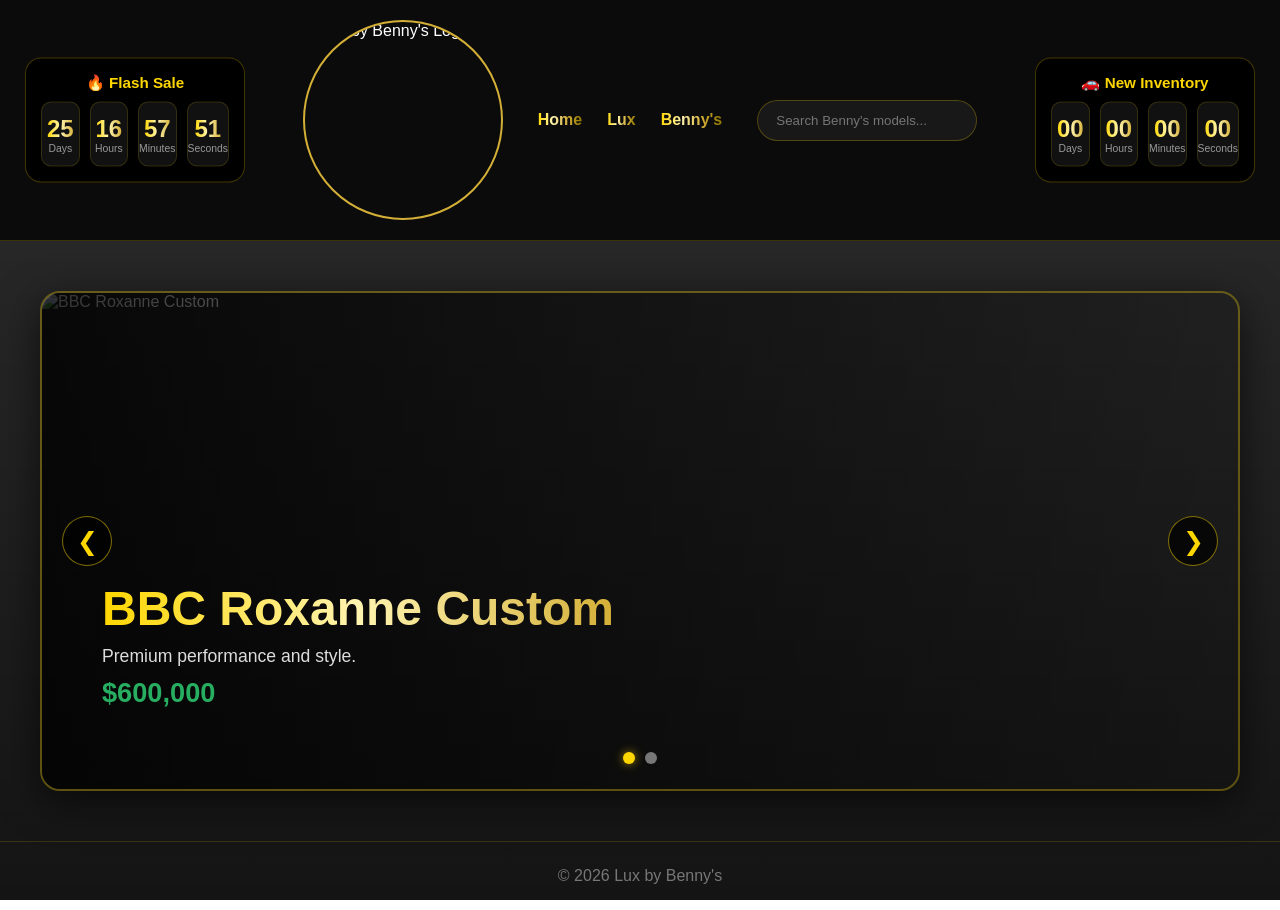
==== commit 9a3d21e0: "Updated" ====
--- a/index.html
+++ b/index.html
@@ -134,16 +134,16 @@
         <div class="slide active">
 
             <img
-                src="https://r2.fivemanage.com/GnY0skMgFle2bnAvoRwwL/UbermachtGT4DTM.png"
-                alt="Ubermacht GT4DTM">
+                src="https://r2.fivemanage.com/GnY0skMgFle2bnAvoRwwL/BBCRoxanneCustom.png"
+                alt="BBC Roxanne Custom">
 
             <div class="slide-info">
 
-                <h2>Ubermacht GT4DTM</h2>
+                <h2>BBC Roxanne Custom</h2>
 
                 <p>Premium performance and style.</p>
 
-                <span>$1,500,000</span>
+                <span>$600,000</span> 
 
             </div>
 
@@ -154,41 +154,20 @@
         <div class="slide">
 
             <img
-                src="https://r2.fivemanage.com/GnY0skMgFle2bnAvoRwwL/BNYLTX1996.png"
+                src="https://r2.fivemanage.com/GnY0skMgFle2bnAvoRwwL/AnnisFubuki.png"
                 alt="Benny's Vehicle">
 
             <div class="slide-info">
 
-                <h2>BNY LTX 1996</h2>
+                <h2>Annis Fubuki</h2>
 
                 <p>Built for performance</p>
 
-                <span>$1,650,000</span>
-
-            </div>
-
-        </div>
-
-
-        <!-- SLIDE 3 -->
-        <div class="slide">
-
-            <img
-                src="https://r2.fivemanage.com/GnY0skMgFle2bnAvoRwwL/BNYKXG1994.png"
-                alt="Benny's Vehicle">
-
-            <div class="slide-info">
-
-                <h2>BNY KXG 1994</h2>
-
-                <p>Designed for speed</p>
-
-                <span>$1,500,000</span>
-
-            </div>
-
-        </div>
-
+                <span>$600,000</span>
+
+            </div>
+
+        </div>
 
         <!-- PREVIOUS BUTTON -->
 
@@ -222,10 +201,6 @@
                 onclick="currentSlide(2)">
             </span>
 
-            <span
-                class="dot"
-                onclick="currentSlide(3)">
-            </span>
 
         </div>
 
@@ -460,4 +435,4 @@
 
 startTimer();
 
-</script>+</script>
